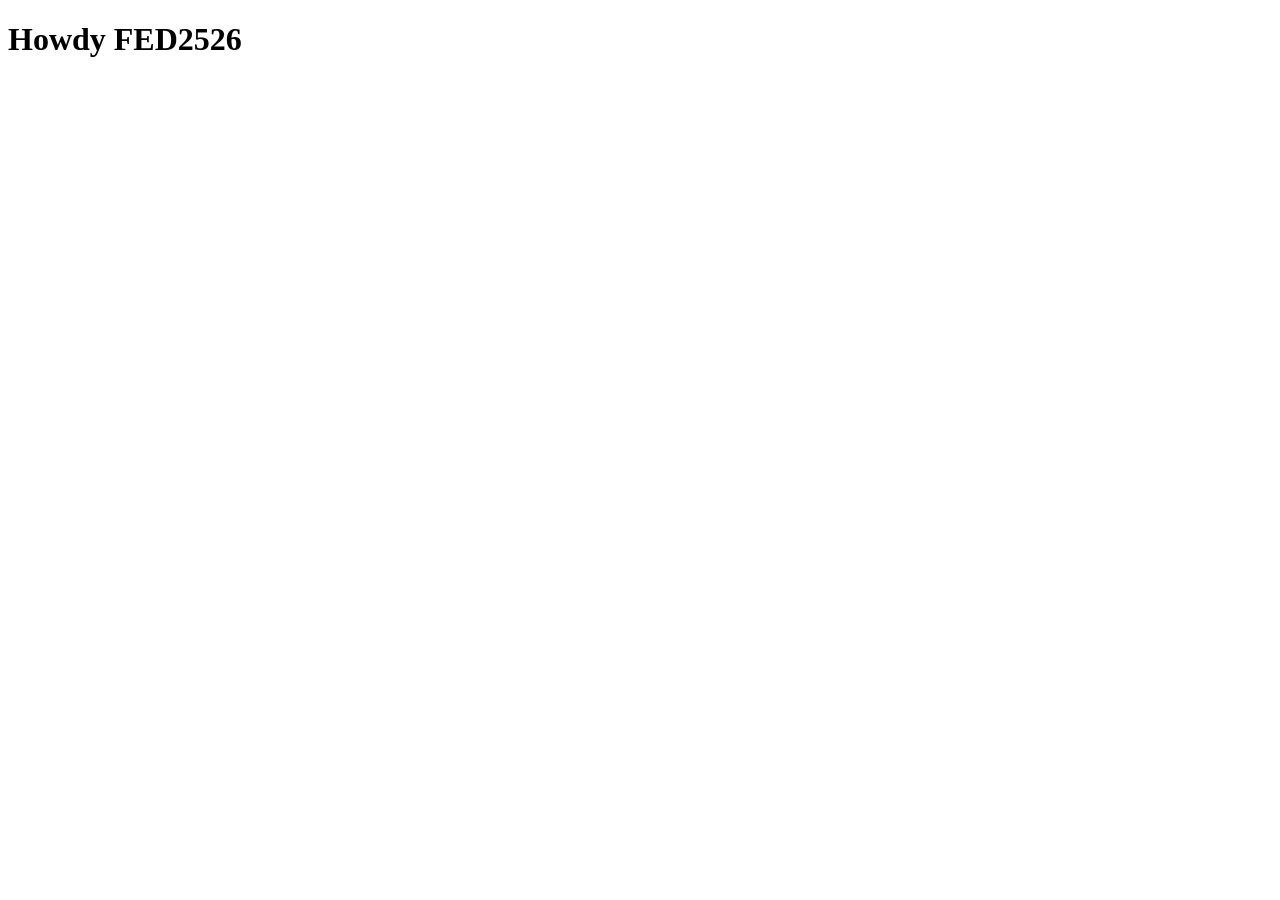
==== index.html @ 4aad4585 "saaa" ====
<!DOCTYPE html>
<html lang="nl">
	
<head>
	<meta charset="UTF-8">
	<meta name="author" content="jouw naam">
	<meta name="viewport" content="width=device-width, initial-scale=1">
	
	<title>Howdy FED2526</title>
	
	<link href="styles/style.css" rel="stylesheet">
	<link rel="icon" type="image/svg+xml" href="images/favicon.svg">
</head>

<body>
	<h1>Howdy FED2526</h1>

	<script defer src="scripts/script.js"></script>
</body>
	
</html>
---- styles/style.css ----
/**************/
/* CSS REMEDY */
/**************/
*, *::after, *::before {
  box-sizing:border-box;  
}






/*********************/
/* CUSTOM PROPERTIES */
/*********************/
:root {
	/* startje */
	--color-text:#111;
	--color-background:#eee;
}





/****************/
/* JOUW STYLING */
/****************/

/* jouw code */
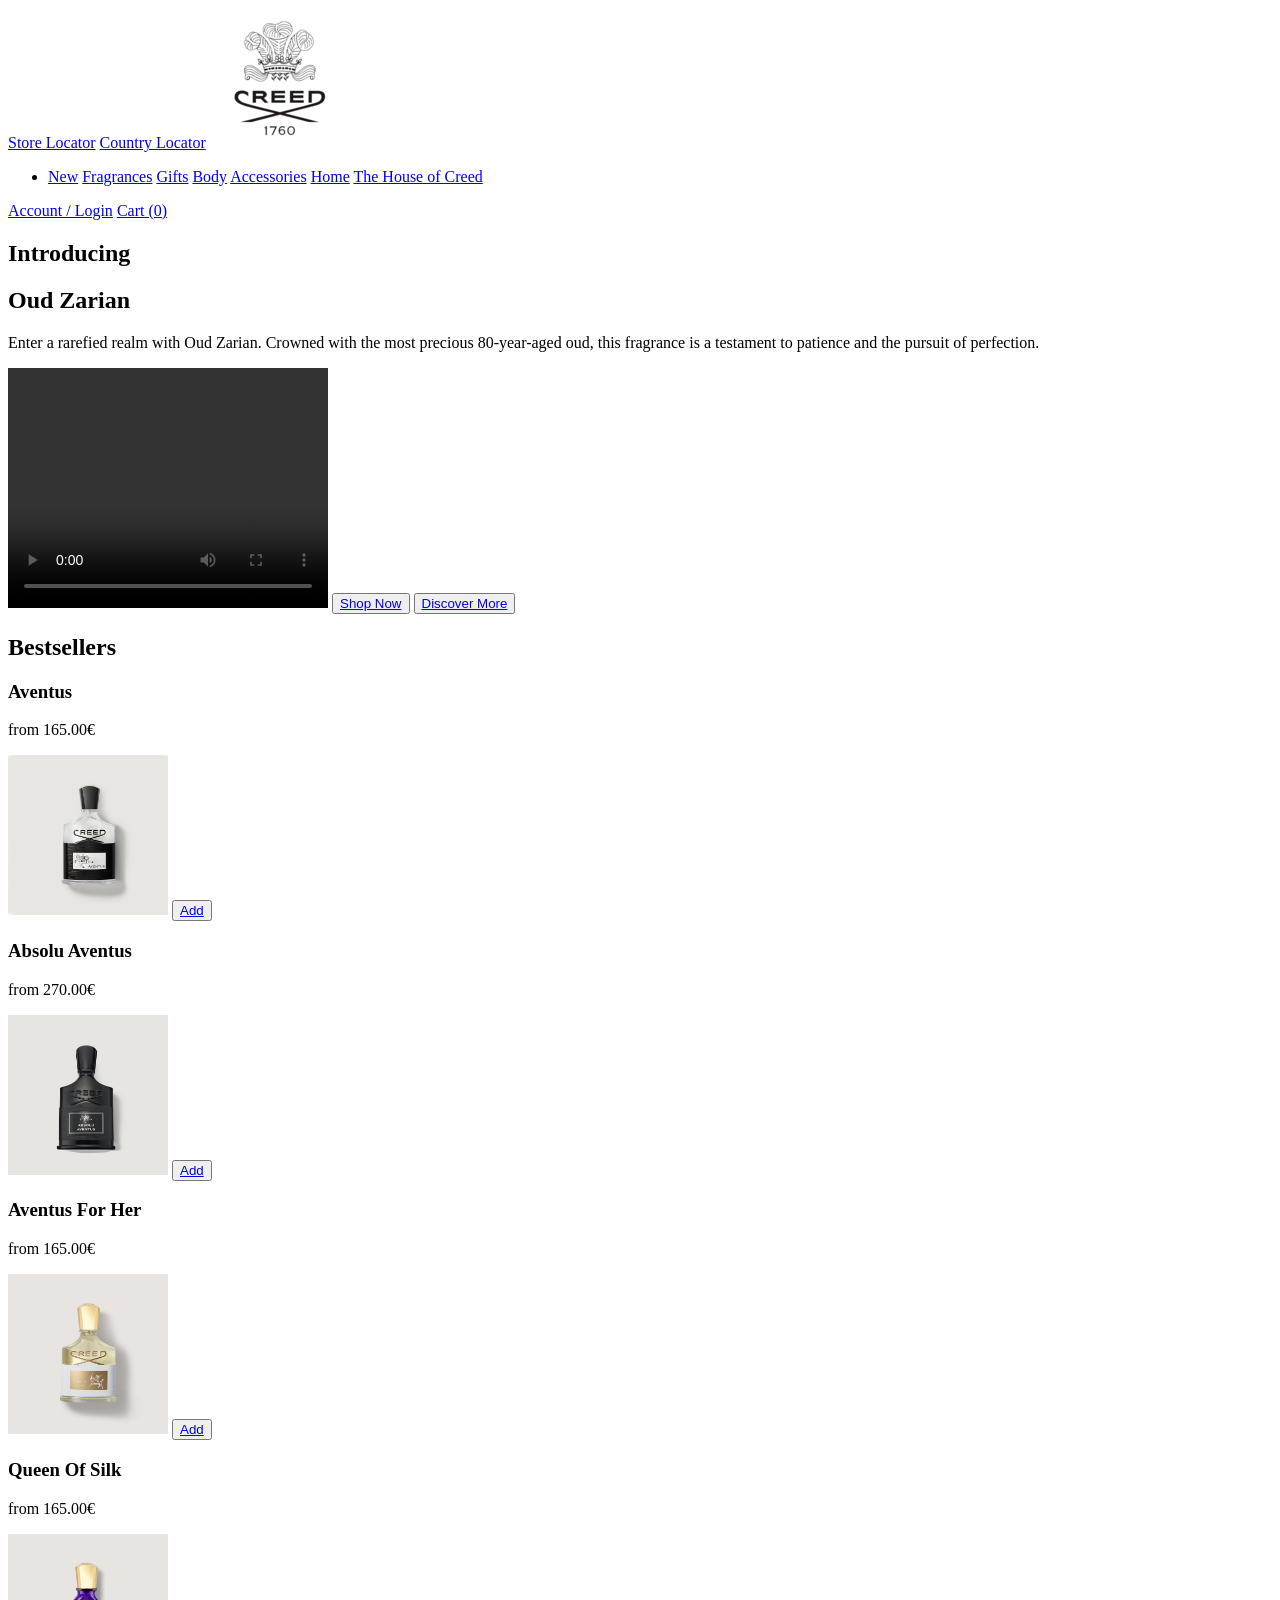
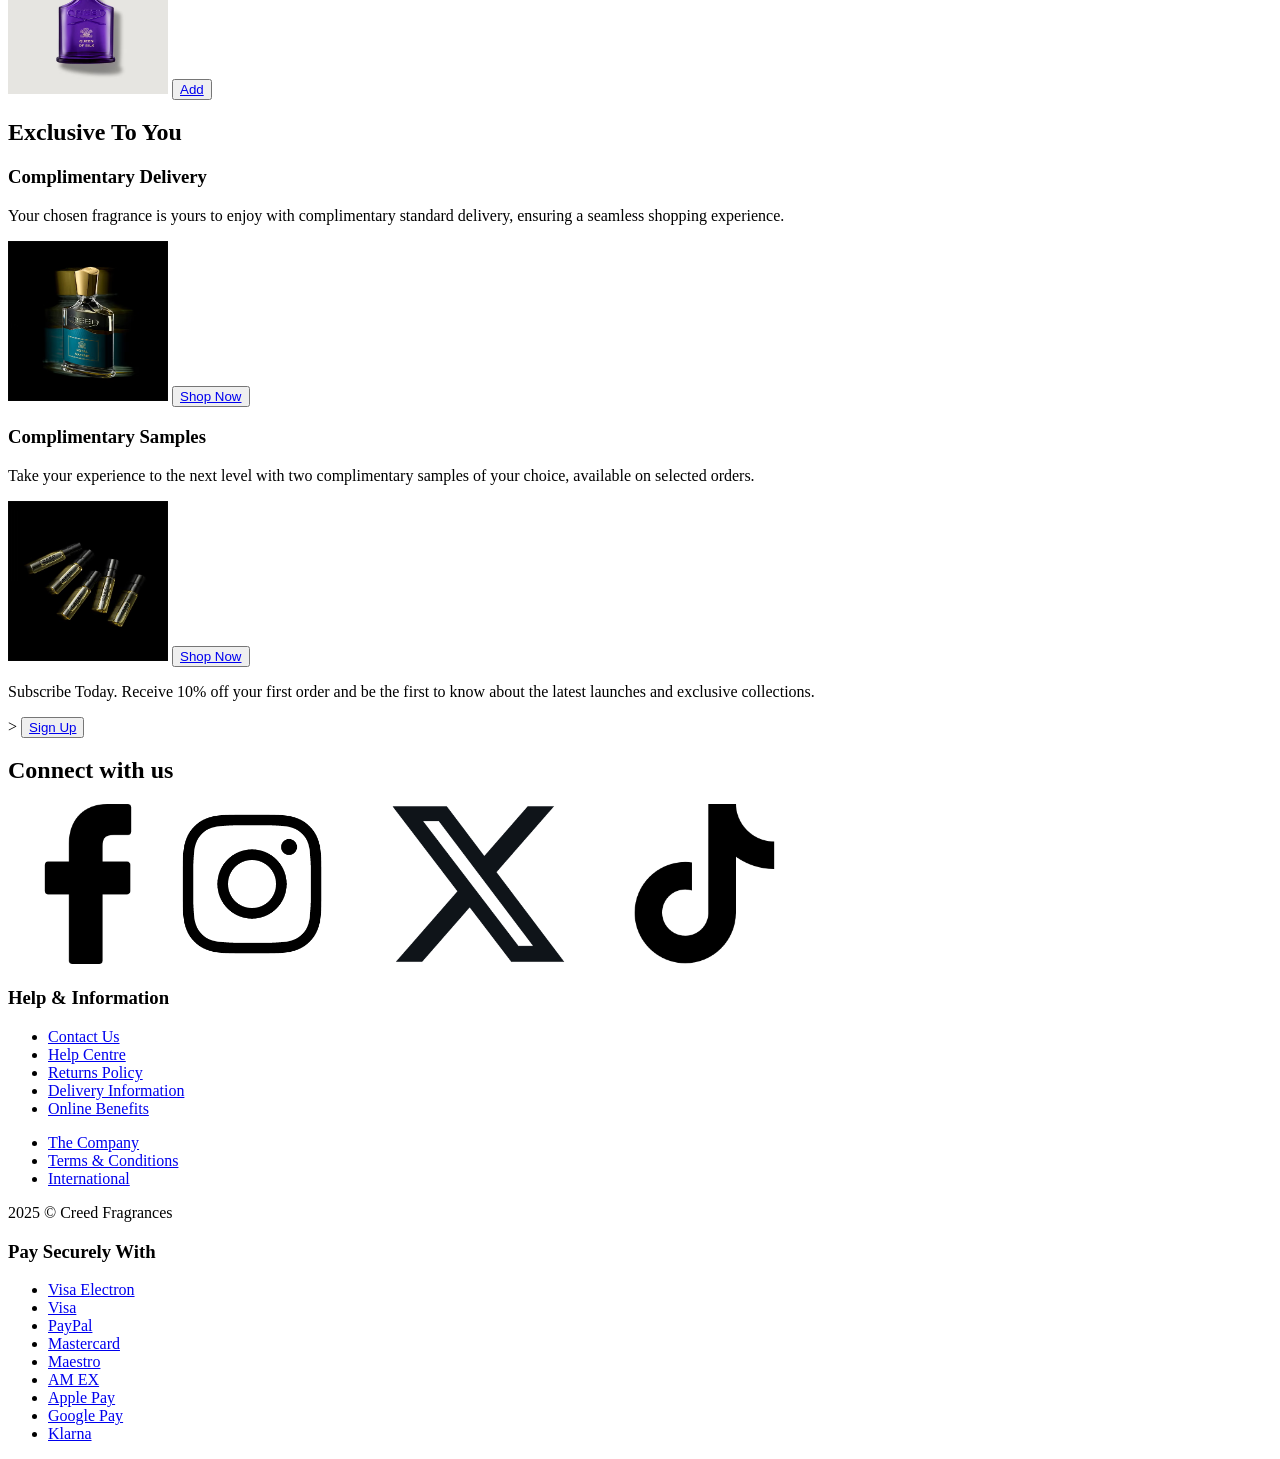
==== commit f246059f: "voortgang1" ====
--- a/index.html
+++ b/index.html
@@ -1,20 +1,146 @@
 <!DOCTYPE html>
-<html lang="nl">
+<html lang="en">
 	
 <head>
 	<meta charset="UTF-8">
 	<meta name="author" content="jouw naam">
 	<meta name="viewport" content="width=device-width, initial-scale=1">
 	
-	<title>Howdy FED2526</title>
+	<title>Creed Fragrances | Luxury Fragrance & Perfume</title>
 	
 	<link href="styles/style.css" rel="stylesheet">
 	<link rel="icon" type="image/svg+xml" href="images/favicon.svg">
 </head>
 
 <body>
-	<h1>Howdy FED2526</h1>
+	<header>
+		<!-- Main navigatie -->
+		<a href="#">Store Locator</a>
+		<a href="#">Country Locator</a>
 
+		<a href="#"><img src="images/creed.png" alt="Creed logo"></a>
+
+		<nav>
+			<ul>
+				<li>
+					<a href="#">New</a>
+					<a href="#">Fragrances</a>
+					<a href="#">Gifts</a>
+					<a href="#">Body</a>
+					<a href="#">Accessories</a>
+					<a href="#">Home</a>
+					<a href="#">The House of Creed</a>
+				</li>
+			</ul>
+		</nav>
+
+		<a href="#">Account / Login</a>
+        <a href="#">Cart (0)</a>
+	</header>
+
+	<main>
+		<section>
+			<!-- Oud Zarian -->
+			<h1>Introducing</h1>
+			<h2>Oud Zarian</h2>
+			<p>Enter a rarefied realm with Oud Zarian. Crowned with the most precious 80-year-aged oud,
+				this fragrance is a testament to patience and the pursuit of perfection.</p>
+			<video width="320" height="240" controls>
+				<source src="images/oud_zarian_video.mp4" type="video/mp4">
+			</video>
+			<button><a href="#">Shop Now</a></button>
+			<button><a href="#">Discover More</a></button>
+		</section>
+
+		<section>
+			<!-- Bestsellers -->
+			<h2>Bestsellers</h2>
+			<h3>Aventus</h3>
+			<p>from 165.00€</p>
+			<img src="images/aventus.avif" alt="image of creed aventus bottle">
+			<button><a href=#>Add</a></button>
+
+			<h3>Absolu Aventus</h3>
+			<p>from 270.00€</p>
+			<img src="images/absolu_aventus.avif" alt="image of creed absolu aventus bottle">
+			<button><a href=#>Add</a></button>
+
+			<h3>Aventus For Her</h3>
+			<p>from 165.00€</p>
+			<img src="images/aventus_forher.avif" alt="image of creed aventus for her bottle">
+			<button><a href=#>Add</a></button>
+
+			<h3>Queen Of Silk</h3>
+			<p>from 165.00€</p>
+			<img src="images/qos.avif" alt="image of queen of silk bottle">
+			<button><a href=#>Add</a></button>
+		</section>
+
+		<section>
+			<!-- Exclusieve offers -->
+			<h2>Exclusive To You</h2>
+			<h3>Complimentary Delivery</h3>
+			<p>Your chosen fragrance is yours to enjoy with complimentary standard delivery,
+				ensuring a seamless shopping experience.</p>
+			<img src="images/royal_zwart.avif" alt="image of royal mayfair bottle">
+			<button><a href="#">Shop Now</a></button>
+
+			<h3>Complimentary Samples</h3>
+			<p>Take your experience to the next level with two complimentary samples of your choice,
+				available on selected orders.</p>
+			<img src="images/samples_zwart.avif" alt="image of creed samples">
+			<button><a href="#">Shop Now</a></button>
+		</section>
+
+	</main>
+
+	<footer>
+		<section>
+			<!-- Nieuwsbrief -->
+			<p>Subscribe Today. Receive 10% off your first order and be the first to know about the latest
+				launches and exclusive collections.</p>>
+			<button><a href="#">Sign Up</a></button>
+		</section>
+
+		<section>
+			<h2>Connect with us</h2>
+			<a href="#"><img src="images/facebook.png"></a>
+			<a href="#"><img src="images/instagram.png"></a>
+			<a href="#"><img src="images/xlogo.png"></a>
+			<a href="#"><img src="images/tiktok.png"></a>
+
+			<h3>Help & Information</h3>
+			<ul>
+				<li><a href="#">Contact Us</a></li>
+				<li><a href="#">Help Centre</a></li>
+				<li><a href="#">Returns Policy</a></li>
+				<li><a href="#">Delivery Information</a></li>
+				<li><a href="#">Online Benefits</a></li>
+			</ul>
+
+			<ul>
+				<li><a href="#">The Company</a></li>
+				<li><a href="#">Terms & Conditions</a></li>
+				<li><a href="#">International</a></li>
+			</ul>
+
+			<p>2025 © Creed Fragrances</p>
+
+			<h3>Pay Securely With</h3>
+			<ul>
+				<li><a href="#">Visa Electron</a></li>
+				<li><a href="#">Visa</a></li>
+				<li><a href="#">PayPal</a></li>
+				<li><a href="#">Mastercard</a></li>
+				<li><a href="#">Maestro</a></li>
+				<li><a href="#">AM EX</a></li>
+				<li><a href="#">Apple Pay</a></li>
+				<li><a href="#">Google Pay</a></li>
+				<li><a href="#">Klarna</a></li>
+			</ul>
+		</section>
+	</footer>
+	
 	<script defer src="scripts/script.js"></script>
 </body>
 	
--- a/styles/style.css
+++ b/styles/style.css
@@ -26,6 +26,9 @@
 /****************/
 /* JOUW STYLING */
 /****************/
-
+img {
+	max-height: 10em;
+	max-width: auto;
+}
 /* jouw code */
 
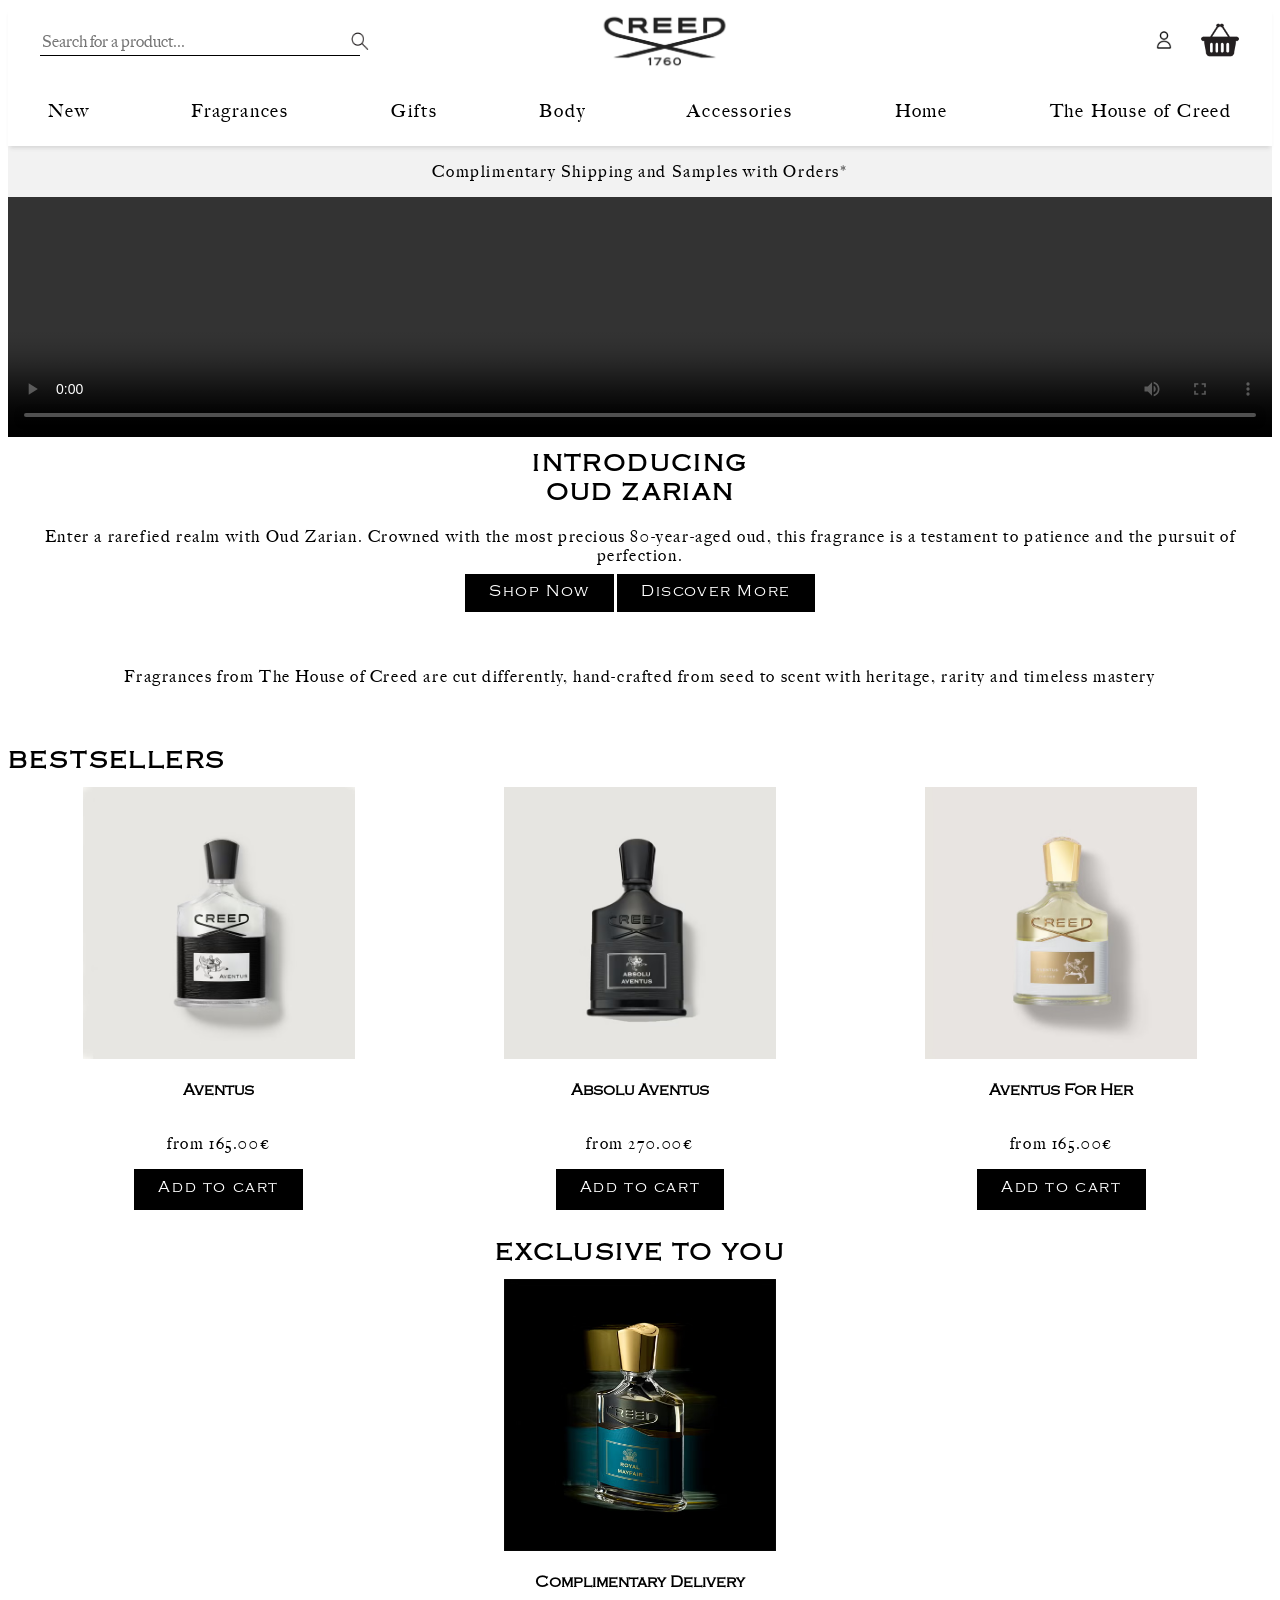
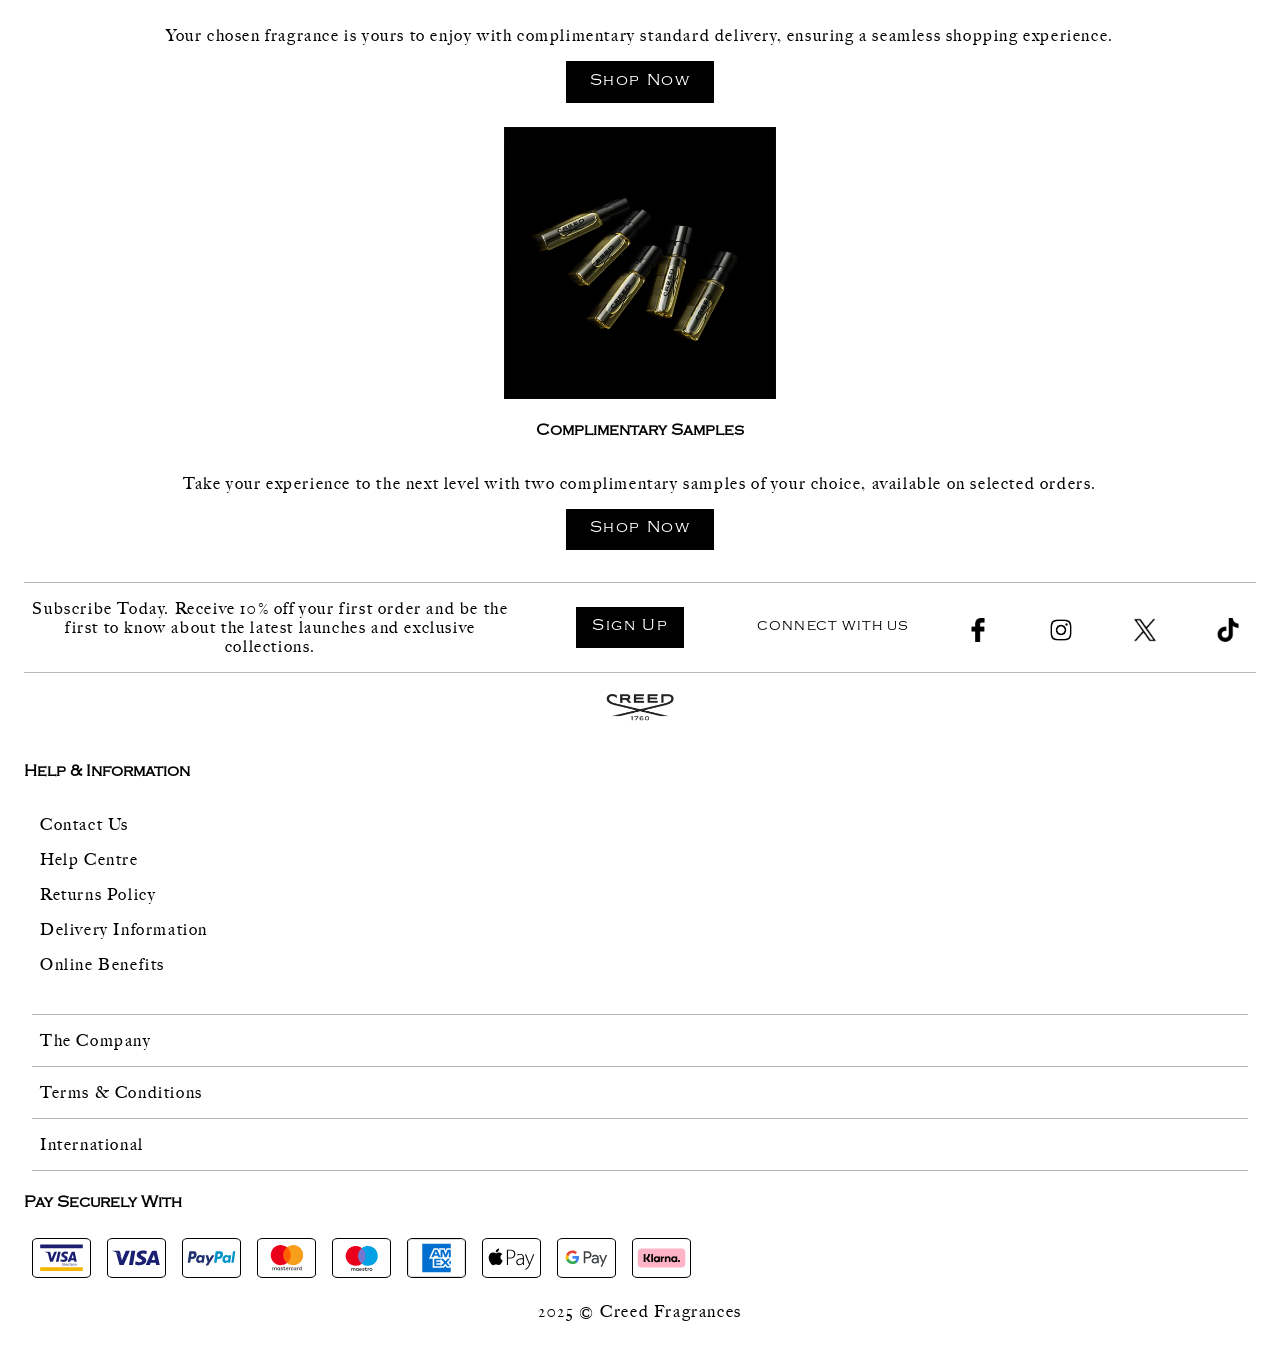
==== commit 4c67701e: "eind" ====
--- a/index.html
+++ b/index.html
@@ -3,93 +3,153 @@
 	
 <head>
 	<meta charset="UTF-8">
-	<meta name="author" content="jouw naam">
+	<meta name="author" content="Casper Kroon">
 	<meta name="viewport" content="width=device-width, initial-scale=1">
 	
-	<title>Creed Fragrances | Luxury Fragrance & Perfume</title>
+	<title>Creed Fragrances | Luxury Fragrance & Perfume Home page</title>
 	
 	<link href="styles/style.css" rel="stylesheet">
+	<link href="styles/stylemain.css" rel="stylesheet">
 	<link rel="icon" type="image/svg+xml" href="images/favicon.svg">
 </head>
 
 <body>
 	<header>
+
+		<a href="#"><img src="images/creedlogo.png" alt="creed logo"></a>
+
 		<!-- Main navigatie -->
-		<a href="#">Store Locator</a>
-		<a href="#">Country Locator</a>
-
-		<a href="#"><img src="images/creed.png" alt="Creed logo"></a>
-
-		<nav>
-			<ul>
-				<li>
-					<a href="#">New</a>
-					<a href="#">Fragrances</a>
-					<a href="#">Gifts</a>
-					<a href="#">Body</a>
-					<a href="#">Accessories</a>
-					<a href="#">Home</a>
-					<a href="#">The House of Creed</a>
-				</li>
-			</ul>
-		</nav>
-
-		<a href="#">Account / Login</a>
-        <a href="#">Cart (0)</a>
+
+		<a href="#" class="visually-hidden">Skip to content</a>
+			
+			<button aria-hidden="true"><img src="images/hamburger.png" alt="open"></button>
+
+
+			<nav>
+				<button aria-hidden="true"><img src="images/crossicon.png" alt="close"></button>
+
+				<ul>
+					<li>
+						<a href="#">New</a>
+					</li>
+					<li>
+						<a href="#">Fragrances</a>
+					</li>
+					<li>
+						<a href="#">Gifts</a>
+					</li>
+					<li>
+						<a href="#">Body</a>
+					</li>
+					<li>
+						<a href="#">Accessories</a>
+					</li>
+					<li>
+						<a href="#">Home</a>
+					</li>
+					<li>
+						<a href="#">The House of Creed</a>
+					</li>
+				</ul>
+				
+			</nav>
+
+			<button><img src="images/magnifyingglass.png" alt="zoekbalk"></button>
+
+			  <form>
+				<label for="movie" class="visually-hidden">Search</label>
+				<input type="search" id="movie" name="q" placeholder="Search for a product..." />
+				<button type="submit">
+				  <img src="images/magnifyingglass.png" alt="magnifying glass">
+				</button>
+			  </form>
+			
+
+		<menu>
+			<li>
+				<a href="#"><img src="images/profile.png" alt="account"></a>
+			</li>
+			<li>
+				<a href="#"><img src="images/shoppingbasket.png" alt="shopping"></a>
+			</li>
+		</menu>
+		
+
+		<!-- <a href="#">Account / Login</a>
+        <a href="#">Cart (0)</a> -->
+
 	</header>
 
 	<main>
 		<section>
+		<p>Complimentary Shipping and Samples with Orders*</p>
+		</section>
+
+		<section>
 			<!-- Oud Zarian -->
+			<video width="320" height="240" controls>
+				<source src="images/oud_zarian_video.mp4" type="video/mp4">
+			</video>
 			<h1>Introducing</h1>
 			<h2>Oud Zarian</h2>
 			<p>Enter a rarefied realm with Oud Zarian. Crowned with the most precious 80-year-aged oud,
 				this fragrance is a testament to patience and the pursuit of perfection.</p>
-			<video width="320" height="240" controls>
-				<source src="images/oud_zarian_video.mp4" type="video/mp4">
-			</video>
-			<button><a href="#">Shop Now</a></button>
-			<button><a href="#">Discover More</a></button>
-		</section>
-
-		<section>
+			<a href="#">Shop Now</a>
+			<a href="#">Discover More</a>
+
+			<p>Fragrances from The House of Creed are cut differently,
+				hand-crafted from seed to scent with heritage, rarity and timeless mastery</p>
+		</section>
+
+		<section  id="justButtons" class="caroCarrousel">
 			<!-- Bestsellers -->
 			<h2>Bestsellers</h2>
-			<h3>Aventus</h3>
-			<p>from 165.00€</p>
-			<img src="images/aventus.avif" alt="image of creed aventus bottle">
-			<button><a href=#>Add</a></button>
-
-			<h3>Absolu Aventus</h3>
-			<p>from 270.00€</p>
-			<img src="images/absolu_aventus.avif" alt="image of creed absolu aventus bottle">
-			<button><a href=#>Add</a></button>
-
-			<h3>Aventus For Her</h3>
-			<p>from 165.00€</p>
-			<img src="images/aventus_forher.avif" alt="image of creed aventus for her bottle">
-			<button><a href=#>Add</a></button>
-
-			<h3>Queen Of Silk</h3>
-			<p>from 165.00€</p>
-			<img src="images/qos.avif" alt="image of queen of silk bottle">
-			<button><a href=#>Add</a></button>
+			<ul>
+				<li>
+					<img src="images/aventus.avif" alt="image of creed aventus bottle">
+					<h3>Aventus</h3>
+					<p>from 165.00€</p>
+					<a href="aventus.html">Add to cart</a>
+				</li>
+				<li>
+					<img src="images/absolu_aventus.avif" alt="image of creed absolu aventus bottle">
+					<h3>Absolu Aventus</h3>
+					<p>from 270.00€</p>
+					<a href=#>Add to cart</a>
+				</li>
+				<li>
+					<img src="images/aventus_forher.avif" alt="image of creed aventus for her bottle">
+					<h3>Aventus For Her</h3>
+					<p>from 165.00€</p>
+					<a href=#>Add to cart</a>
+				</li>
+				<li>
+					<img src="images/qos.avif" alt="image of queen of silk bottle">
+					<h3>Queen Of Silk</h3>
+					<p>from 165.00€</p>
+					<a href=#>Add to cart</a>
+				</li>
+			</ul>
+			<a href="previous"></a>
+			<a href="next"></a>
 		</section>
 
 		<section>
 			<!-- Exclusieve offers -->
 			<h2>Exclusive To You</h2>
+			<img src="images/royal_zwart.avif" alt="image of royal mayfair bottle">
 			<h3>Complimentary Delivery</h3>
 			<p>Your chosen fragrance is yours to enjoy with complimentary standard delivery,
 				ensuring a seamless shopping experience.</p>
-			<img src="images/royal_zwart.avif" alt="image of royal mayfair bottle">
-			<button><a href="#">Shop Now</a></button>
-
+			<a href="#">Shop Now</a>
+		</section>
+
+		<section>
+			<img src="images/samples_zwart.avif" alt="image of creed samples">
 			<h3>Complimentary Samples</h3>
 			<p>Take your experience to the next level with two complimentary samples of your choice,
 				available on selected orders.</p>
-			<img src="images/samples_zwart.avif" alt="image of creed samples">
-			<button><a href="#">Shop Now</a></button>
+			<a href="#">Shop Now</a>
 		</section>
 
 	</main>
@@ -98,17 +158,22 @@
 		<section>
 			<!-- Nieuwsbrief -->
 			<p>Subscribe Today. Receive 10% off your first order and be the first to know about the latest
-				launches and exclusive collections.</p>>
-			<button><a href="#">Sign Up</a></button>
-		</section>
-
-		<section>
+				launches and exclusive collections.</p>
+			<a href="#">Sign Up</a>
+		
+			<!-- Social media links-->
 			<h2>Connect with us</h2>
-			<a href="#"><img src="images/facebook.png"></a>
-			<a href="#"><img src="images/instagram.png"></a>
-			<a href="#"><img src="images/xlogo.png"></a>
-			<a href="#"><img src="images/tiktok.png"></a>
-
+			<a href="#"><img src="images/facebook.png" alt="facebook logo"></a>
+			<a href="#"><img src="images/instagram.png" alt="instagram logo"></a>
+			<a href="#"><img src="images/xlogo.png" alt="x logo"></a>
+			<a href="#"><img src="images/tiktok.png" alt="tiktok logo"></a>
+		</section>
+
+		<section>
+		<img src="images/creedlogo.png" alt="creed logo">
+		</section>
+
+		<section>
 			<h3>Help & Information</h3>
 			<ul>
 				<li><a href="#">Contact Us</a></li>
@@ -124,21 +189,24 @@
 				<li><a href="#">International</a></li>
 			</ul>
 
-			<p>2025 © Creed Fragrances</p>
-
+		</section>
+
+			<!-- Betaallinks -->
 			<h3>Pay Securely With</h3>
-			<ul>
-				<li><a href="#">Visa Electron</a></li>
-				<li><a href="#">Visa</a></li>
-				<li><a href="#">PayPal</a></li>
-				<li><a href="#">Mastercard</a></li>
-				<li><a href="#">Maestro</a></li>
-				<li><a href="#">AM EX</a></li>
-				<li><a href="#">Apple Pay</a></li>
-				<li><a href="#">Google Pay</a></li>
-				<li><a href="#">Klarna</a></li>
-			</ul>
-		</section>
+		<section>
+
+			<img src="images/electron.svg" alt="electron">
+			<img src="images/visa.svg" alt="visa">
+			<img src="images/paypal.svg" alt="paypal">
+			<img src="images/mastercard.svg" alt="mastercard">
+			<img src="images/maestro.svg" alt="maestro">
+			<img src="images/amex.svg" alt="american express">
+			<img src="images/applepay.svg" alt="apple pay">
+			<img src="images/googlepay.svg" alt="googlepay">
+			<img src="images/klarna.svg" alt="klarna">
+
+		</section>
+		<p>2025 © Creed Fragrances</p>
 	</footer>
 	
 	<script defer src="scripts/script.js"></script>
--- a/styles/style.css
+++ b/styles/style.css
@@ -1,8 +1,10 @@
 /**************/
 /* CSS REMEDY */
 /**************/
-*, *::after, *::before {
-  box-sizing:border-box;  
+*,
+*::after,
+*::before {
+	box-sizing: border-box;
 }
 
 
@@ -15,8 +17,9 @@
 /*********************/
 :root {
 	/* startje */
-	--color-text:#111;
-	--color-background:#eee;
+	--color-text: #111;
+	--color-background: #ffffff;
+	color-scheme: light dark;
 }
 
 
@@ -26,9 +29,430 @@
 /****************/
 /* JOUW STYLING */
 /****************/
-img {
-	max-height: 10em;
+
+/* button img {
+	max-height: 1em;
 	max-width: auto;
-}
+} */
+
+/* header img:first-of-type {
+	height:auto ;
+	max-width: 20%;
+} */
+
+header img {
+	max-height: 2em;
+	max-width: auto;
+}
+
+
+menu img {
+	max-height: 2.5em;
+	height: auto;
+	max-width: 100%;
+}
+
 /* jouw code */
 
+@font-face {
+	font-family: "Caslon";
+	src: url("../fonts/Caslonreg.woff")
+}
+
+@font-face {
+	font-family: "Copperplate-Medium";
+	src: url("../fonts/Copperplate-Medium.woff")
+}
+
+@font-face {
+	font-family: "Copperplate-Light";
+	src: url("../fonts/Copperplate-Light.woff")
+}
+
+
+* {
+	font-family: "Caslon";
+}
+
+.visually-hidden {
+	clip: rect (0 0 0 0);
+	clip-path: inset(50%);
+	height: lpx;
+	overflow: hidden;
+	position: absolute;
+	white-space: nowrap;
+}
+
+header {
+	display: flex;
+	justify-content: space-between;
+	align-items: center;
+
+	position: sticky;
+	top: 0;
+	flex-wrap: wrap;
+
+	background-color: white;
+	z-index: 9999;
+
+
+
+	box-shadow: 0 4px 4px -2px rgba(99, 99, 99, 0.2)
+}
+
+header>button {
+	order: -1;
+	position: relative;
+	padding: 1em 1.5em;
+	max-width: 30em;
+}
+
+
+header nav {
+	position: fixed;
+	display: flex;
+	flex-direction: column;
+
+	top: 0;
+	bottom: 0;
+	left: 0;
+	right: 0;
+	max-width: 80%;
+
+	translate: -110%;
+
+	transition: 0.3s;
+
+	order: -1;
+
+	background-color: rgb(255, 255, 255);
+
+	z-index: 9999;
+}
+
+nav.is-open {
+	translate: 0%;
+}
+
+header nav ul {
+	display: flex;
+	gap: 1em;
+	list-style: none;
+	padding: 0.5em;
+
+	flex-direction: column;
+}
+
+/* header nav ul li {
+	width: 1.5em;
+} */
+
+header>ul {
+	display: flex;
+	gap: 1em;
+	padding: 0.5em;
+	list-style: none;
+	align-items: center;
+}
+
+header button {
+	width: 1.5em;
+	background: none;
+	border: none;
+	cursor: pointer;
+	align-self: end;
+}
+
+header nav button {
+	position: absolute;
+	top: 1rem;
+	right: 2rem;
+	background: none;
+	border: none;
+}
+
+header nav li {
+	list-style: none;
+}
+
+header nav a {
+	text-decoration: none;
+	color: black;
+	padding: 0.5em;
+	font-weight: 500;
+	font-size: large;
+	letter-spacing: 0.1em;
+}
+
+header nav a:hover {
+	background-color: rgb(247, 247, 247);
+}
+
+header nav ul:nth-of-type(2) {
+	background-color: red;
+	padding-bottom: 7em;
+	padding-top: 1em;
+}
+
+form {
+	display: none;
+}
+
+
+
+/****************************************************************/
+/* styling voor de header als de browser minimaal 38em breed is */
+/****************************************************************/
+@media (min-width:57em) {
+	header>button {
+
+		display: none;
+
+	}
+
+
+	nav {
+		translate: 0;
+		position: static;
+
+		background: none;
+
+	}
+
+	nav button {
+
+		display: none;
+	}
+
+	nav ul {
+
+		display: flex;
+		gap: 1em;
+	}
+
+	nav a {
+
+		border: none;
+		flex-direction: column;
+
+	}
+
+	header>a:last-of-type {
+
+		flex-direction: column;
+
+	}
+}
+
+/****************************************************************/
+/* styling voor de header als de browser minimaal 57em breed is */
+/****************************************************************/
+@media (min-width:58em) {
+	header>nav ul {
+		flex-direction: row;
+		width: 100%;
+		justify-content: space-between;
+	}
+
+	header>a:nth-of-type(1) img {
+		max-width: auto;
+		max-height: 4em;
+		margin-left: -10em;
+	}
+
+
+	header nav {
+		position: static;
+		translate: 0;
+		order: 1;
+		width: 100%;
+		max-width: unset;
+
+	}
+
+	header nav a {
+		padding: 0;
+	}
+
+	header {
+		flex-wrap: wrap;
+		padding: 0em 2em;
+	}
+
+	form {
+		position: static;
+		background: white;
+		border-bottom: 1px solid #000000;
+		display: flex;
+		align-items: center;
+		justify-content: center;
+		order: -2;
+
+		width: 20em;
+	}
+
+	form input {
+		outline: none;
+		border: none;
+		width: 20em;
+		font-size: 1em;
+	}
+
+	form button {
+		padding: 0 1em;
+		cursor: pointer;
+		height: 100%;
+	}
+
+	form img {
+		display: block;
+	}
+
+}
+
+menu {
+	display: flex;
+	gap: 1em;
+	list-style: none;
+	margin: 0;
+	padding: 0;
+	align-items: center;
+}
+
+/* footer */
+
+footer {
+	margin: 2em 1em;
+	border-top: solid rgb(183, 183, 183) 1px;
+}
+
+
+footer section:nth-of-type(1) img {
+	max-width: 2em;
+	margin: 0.5em 1em 0 0;
+}
+
+footer section:nth-of-type(2) {
+	display: flex;
+	justify-content: center;
+	border-top: solid rgb(183, 183, 183) 1px;
+	border-bottom: solid rgb(183, 183, 183) 1px;
+}
+
+footer section:nth-of-type(2) img {
+	max-width: 5em;
+	margin-bottom: 1.5em;
+}
+
+footer section:first-of-type {
+	margin-bottom: 2em;
+}
+
+footer section:first-of-type a:first-of-type {
+	background-color: black;
+	color: white;
+	display: inline-block;
+
+	text-decoration: none;
+	border: none;
+	border-radius: 0;
+
+	padding: 0.7em 1em;
+	margin: 1em 0;
+
+	font-weight: 500;
+	letter-spacing: 0.1em;
+	font-family: "Copperplate-Light";
+
+	max-width: 30em;
+}
+
+footer h2,
+h3 {
+	font-size: 1em;
+	font-family: "Copperplate-Light";
+}
+
+footer ul {
+	list-style: none;
+	padding: 0.5em;
+	font-weight: 500;
+	letter-spacing: 0.1em;
+}
+
+footer ul li {
+	padding: 0.5em;
+}
+
+footer ul:last-of-type>li {
+	border-top: solid rgb(183, 183, 183) 1px;
+	padding: 1em 0.5em;
+}
+
+footer ul:last-of-type>li:last-of-type {
+	border-bottom: solid rgb(183, 183, 183) 1px;
+}
+
+footer ul a {
+	text-decoration: none;
+	color: black;
+}
+
+footer ul li:hover {
+	background-color: lightgrey;
+}
+
+footer section:last-of-type {
+	display: flex;
+	flex-wrap: wrap;
+}
+
+footer section:last-of-type img {
+	height: 2.5em;
+	width: auto;
+	border: solid black 1px;
+	border-radius: 10%;
+}
+
+footer p:last-of-type {
+	text-align: center;
+}
+
+@media (min-width: 58em) {
+
+	/* section 1 */
+	footer section:first-of-type {
+		display: flex;
+		justify-content: space-between;
+		flex-direction: row;
+		align-items: center;
+		padding: 0;
+		margin: 0;
+		border-bottom: solid rgb(183, 183, 183) 1px;
+	}
+
+	footer section:first-of-type>p:first-of-type {
+		max-width: 40%;
+	}
+
+	footer section:first-of-type a:first-of-type {
+		margin: 1em;
+	}
+
+	footer section:first-of-type a>img {
+		max-height: 1.5em;
+	}
+
+	footer section:first-of-type h2 {
+		margin: 1em;
+		font-weight: 300;
+		font-size: 80%;
+	}
+
+	/* section 2 */
+
+	footer section:nth-of-type(2) {
+		border: none;
+		margin: 1em;
+	}
+}
--- a/styles/stylemain.css
+++ b/styles/stylemain.css
@@ -0,0 +1,269 @@
+@font-face {
+	font-family: "Copperplate-Medium";
+	src: url("../fonts/Copperplate-Medium.woff")
+}
+@font-face {
+	font-family: "Copperplate-Light";
+	src: url("../fonts/Copperplate-Light.woff")
+}
+
+main section:first-of-type {
+    display:grid;
+    text-align: center;
+    background-color: rgb(242, 242, 242);
+}
+
+  /*MAIN SECTION 1*/
+
+main section:nth-of-type(2) {
+	display:flex;
+	flex-direction: column;
+	gap: 0.5em;
+
+	text-align: center;
+}
+
+main a {
+    background-color: black;
+    color: white;
+
+    text-decoration: none;
+    border: none;
+    border-radius: 0;
+
+    padding: 0.7em 1.5em;
+
+    font-weight: 500;
+    letter-spacing: 0.1em;
+    font-family: "Copperplate-Light";
+
+    max-width: 30em;
+}
+
+/* main p {
+    max-width: 80%;
+} */
+
+
+video {
+    width: 100%;
+    position: relative;
+    z-index: -1;
+}
+
+h1,h2 {
+    text-transform: uppercase;
+    letter-spacing: 0.1em;
+    font-family: "Copperplate-Light";
+    margin:1em;
+}
+
+h3 {
+    font-family: "Copperplate-Light";
+}
+
+h1:first-of-type {
+    margin: 0.5em 0 0 0;
+
+}
+
+h2:first-of-type {
+    margin:0;
+}
+
+p {
+    letter-spacing: 0.1em;
+}
+
+main section:nth-of-type(2) p:last-of-type {
+    letter-spacing: 0.1em;
+    margin-top:4em;
+    margin-bottom:4em;
+}
+
+/*MAIN SECTION 3 + CAROUSEL*/
+
+main section:nth-of-type(3) {
+    /* display: flex;
+    flex-direction: column; */
+    position: relative;
+    overflow: hidden;
+    outline: none;
+    margin-bottom: 2em;
+}
+
+main section:nth-of-type(3) > ul {
+    margin: 0;
+    padding: 0;
+    list-style: none;
+    display: flex;
+
+    overflow: hidden;
+    scroll-snap-type: inline mandatory;
+    scroll-behavior: smooth;
+
+    -webkit-overflow-scrolling: touch; 
+    -ms-overflow-style: none;
+    scrollbar-width: none;
+}
+
+main section:nth-of-type(3) > ul::-webkit-scrollbar {
+    display:none;
+
+}
+
+main section:nth-of-type(3) > ul li {
+    flex-basis: 100%;
+    flex-shrink: 0;
+    scroll-snap-align:center;
+
+    display: flex;
+    flex-direction: column;
+    align-items: center;
+}
+
+main section:nth-of-type(3) > ul li > img {
+    display:block;
+    
+}
+
+main section:nth-of-type(3) > a {
+    position: absolute;
+    width: 3em;
+    aspect-ratio: 1/1;
+    top: calc(50% - 1.5em);
+
+    color: white;
+    background-color: lightslategray;
+    outline: none;
+    box-shadow: inset 0 0 0 1px currentColor;
+
+    display:grid;
+    place-items:center;
+  
+    transition: 0.5s;
+}
+
+main section:nth-of-type(3) > a[href="previous"] {
+    left:-3.5em;
+  }
+main section:nth-of-type(3) > a[href="next"] {
+    right: -3.5em;
+}
+
+main section:nth-of-type(3):hover > a[href="previous"],
+main section:nth-of-type(3):focus-within > a[href="previous"] {
+    left: .5em;
+}
+main section:nth-of-type(3):hover > a[href="next"],
+main section:nth-of-type(3):focus-within > a[href="next"] {
+    right: .5em;
+}
+
+main section:nth-of-type(3) > a::before,main section:nth-of-type(3) > a::after {
+    content: "";
+    position: absolute;
+    width: 1em;
+    height: 4px;
+    background-color: currentColor;
+}
+
+main section:nth-of-type(3) > a[href=previous]::before {
+	transform-origin: 2px center;
+	transform: translateY(0) rotate(45deg);
+}
+main section:nth-of-type(3) > a[href=previous]::after {
+	transform-origin: 2px center;
+	transform: translateY(0) rotate(-45deg);
+}
+
+main section:nth-of-type(3) > a[href=next]::before {
+	transform-origin: calc(100% - 2px) center;
+	transform: translateY(0) rotate(45deg);
+}
+main section:nth-of-type(3) > a[href=next]::after {
+	transform-origin: calc(100% - 2px) center;
+	transform: translateY(0) rotate(-45deg);
+}
+
+@media (min-width: 48em) {
+    #justButtons > ul > li {
+      flex: 0 0 50%; 
+    }
+
+    main section:nth-of-type(2) {
+        display: block;
+    }
+  }
+
+@media (min-width: 75em) {
+    #justButtons > ul > li {
+      flex: 0 0 33.3333%; 
+    }
+  }
+
+/* END OF CAROUSEL */
+
+section:nth-of-type(3) img {
+	max-height: 17em;
+	max-width: auto;
+	align-self: center;
+    margin: 0.5em;
+}
+
+section:nth-of-type(4) img {
+	max-height: 17em;
+	max-width: auto;
+	align-self: center;
+    margin: 0.5em;
+}
+
+section:nth-of-type(5) img {
+	max-height: 17em;
+	max-width: auto;
+	align-self: center;
+    margin: 0.5em;
+}
+
+
+
+main button {
+    background-color: black;
+    color: white;
+
+    text-decoration: none;
+    border: none;
+    border-radius: 0;
+
+    padding: 1em 1.5em;
+
+    font-weight: 600;
+    letter-spacing: 0.1em;
+    font-family: "Copperplate-Light";
+
+    max-width: 30em;
+}
+
+/*Section 4*/
+
+main section:nth-of-type(4) {
+    display: flex;
+    flex-direction: column;
+    align-items: center;
+    text-align: center;
+    margin: 1em;
+}
+
+main section:nth-of-type(5) {
+    display: flex;
+    flex-direction: column;
+    align-items: center;
+    text-align: center;
+}
+
+@media (min-width: 48em) {
+    
+    /* main section:nth-of-type(4) img {
+    } */
+  }
+  
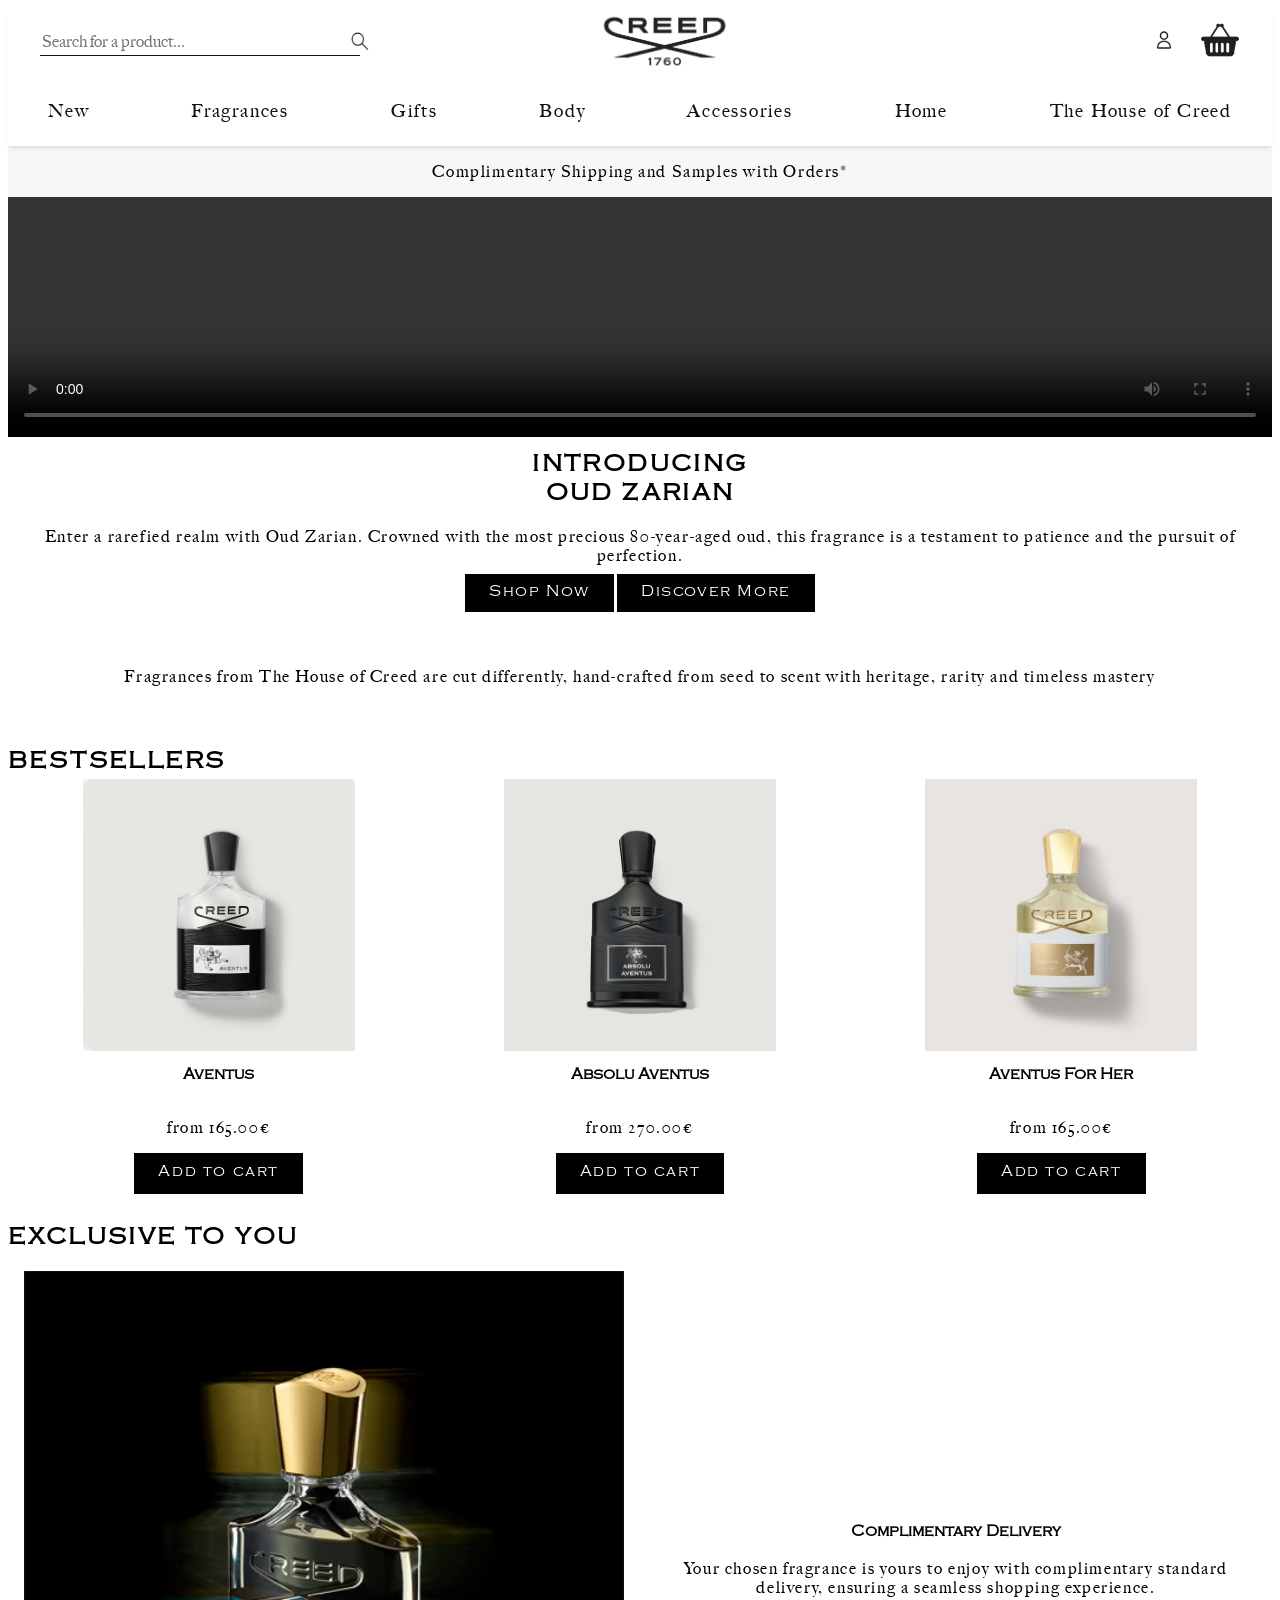
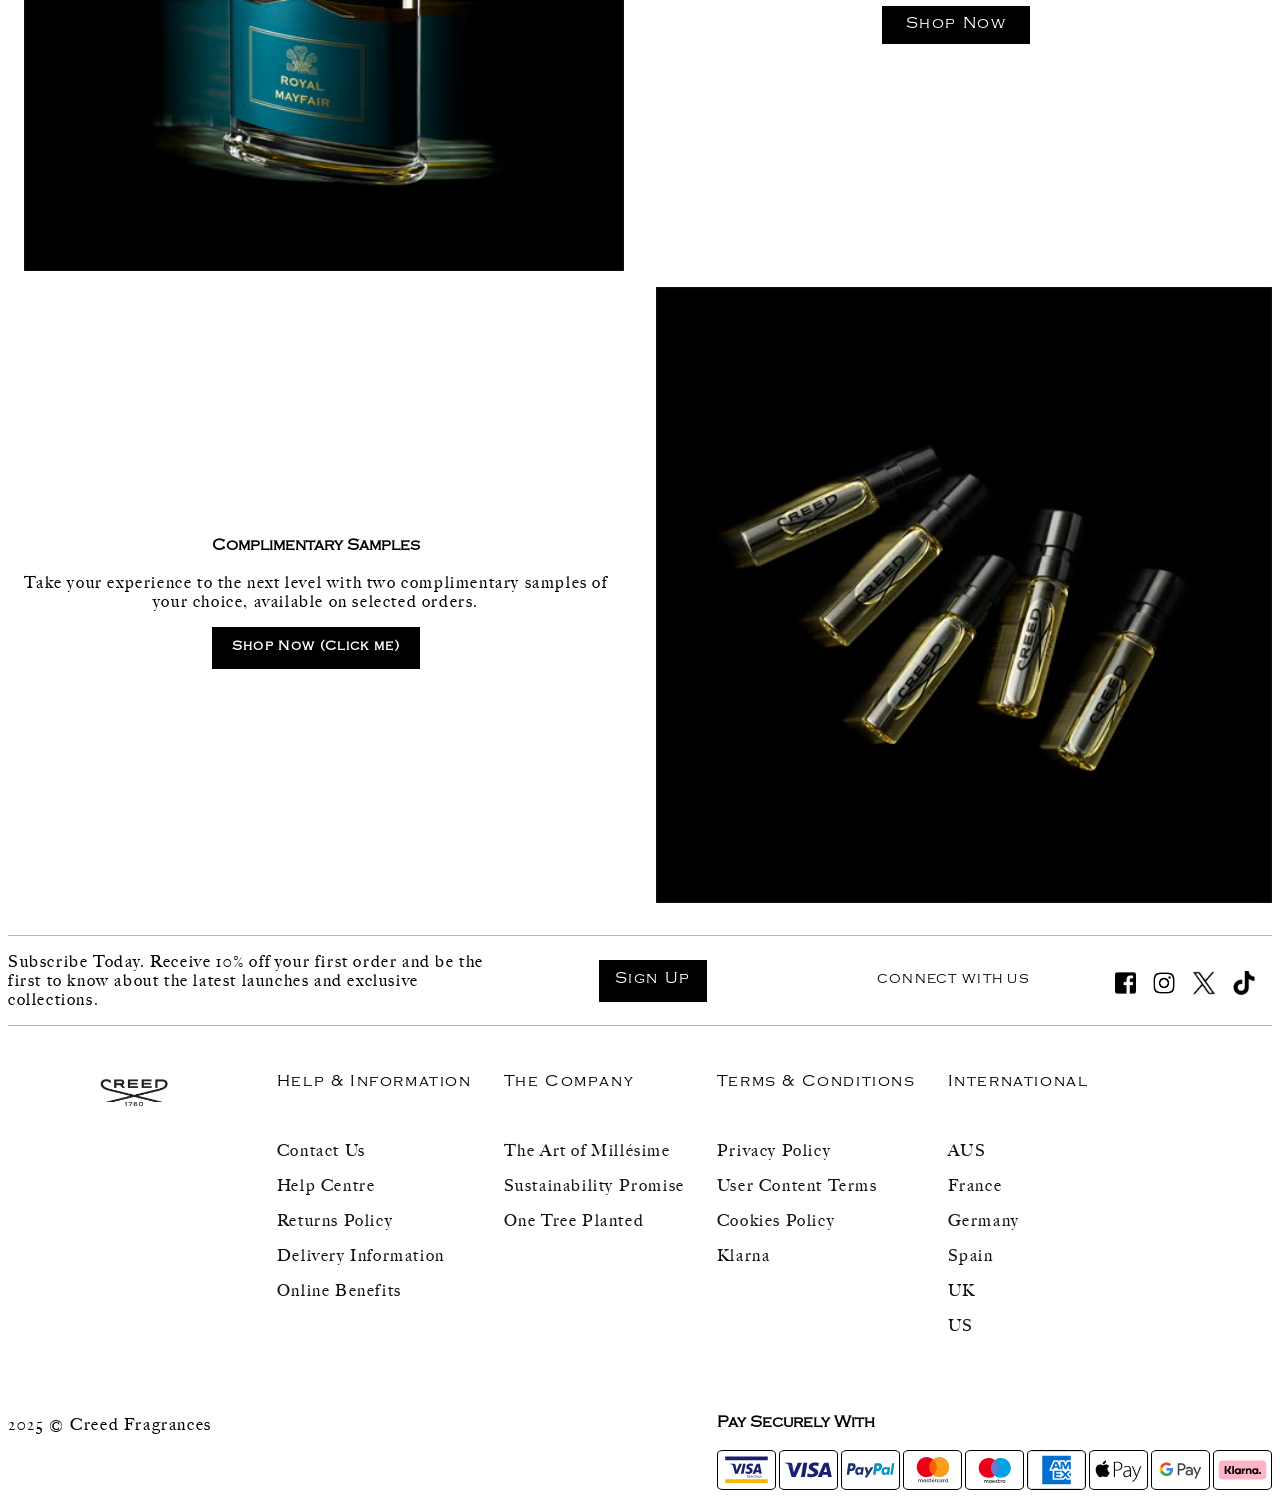
==== commit a21c1cd8: "yes" ====
--- a/index.html
+++ b/index.html
@@ -10,17 +10,16 @@
 	
 	<link href="styles/style.css" rel="stylesheet">
 	<link href="styles/stylemain.css" rel="stylesheet">
-	<link rel="icon" type="image/svg+xml" href="images/favicon.svg">
+	<link rel="icon" type="image/svg+xml" href="images/creed.png">
 </head>
 
 <body>
+	<a class="skip-link" href="#">Skip to content</a>
 	<header>
 
 		<a href="#"><img src="images/creedlogo.png" alt="creed logo"></a>
 
 		<!-- Main navigatie -->
-
-		<a href="#" class="visually-hidden">Skip to content</a>
 			
 			<button aria-hidden="true"><img src="images/hamburger.png" alt="open"></button>
 
@@ -80,7 +79,7 @@
 
 	</header>
 
-	<main>
+	<main id="main">
 		<section>
 		<p>Complimentary Shipping and Samples with Orders*</p>
 		</section>
@@ -134,22 +133,27 @@
 			<a href="next"></a>
 		</section>
 
-		<section>
-			<!-- Exclusieve offers -->
-			<h2>Exclusive To You</h2>
+		<!-- Exclusieve offers -->
+		<h2>Exclusive To You</h2>
+		<section>
 			<img src="images/royal_zwart.avif" alt="image of royal mayfair bottle">
-			<h3>Complimentary Delivery</h3>
-			<p>Your chosen fragrance is yours to enjoy with complimentary standard delivery,
-				ensuring a seamless shopping experience.</p>
-			<a href="#">Shop Now</a>
+			<section>
+				<h3>Complimentary Delivery</h3>
+				<p>Your chosen fragrance is yours to enjoy with complimentary standard delivery,
+					ensuring a seamless shopping experience.</p>
+				<a href="#">Shop Now</a>
+			</section>
 		</section>
 
 		<section>
 			<img src="images/samples_zwart.avif" alt="image of creed samples">
-			<h3>Complimentary Samples</h3>
-			<p>Take your experience to the next level with two complimentary samples of your choice,
-				available on selected orders.</p>
-			<a href="#">Shop Now</a>
+			<section>
+				<h3>Complimentary Samples</h3>
+				<p>Take your experience to the next level with two complimentary samples of your choice,
+					available on selected orders.</p>
+				<!-- <a href="#">Shop Now</a> -->
+				<button>Shop Now (Click me)</button>
+			</section>
 		</section>
 
 	</main>
@@ -163,7 +167,7 @@
 		
 			<!-- Social media links-->
 			<h2>Connect with us</h2>
-			<a href="#"><img src="images/facebook.png" alt="facebook logo"></a>
+			<a href="#"><img src="images/facebookiconsvg.png" alt="facebook logo"></a>
 			<a href="#"><img src="images/instagram.png" alt="instagram logo"></a>
 			<a href="#"><img src="images/xlogo.png" alt="x logo"></a>
 			<a href="#"><img src="images/tiktok.png" alt="tiktok logo"></a>
@@ -174,7 +178,8 @@
 		</section>
 
 		<section>
-			<h3>Help & Information</h3>
+			<details open>
+			<summary>Help & Information</summary>
 			<ul>
 				<li><a href="#">Contact Us</a></li>
 				<li><a href="#">Help Centre</a></li>
@@ -182,18 +187,44 @@
 				<li><a href="#">Delivery Information</a></li>
 				<li><a href="#">Online Benefits</a></li>
 			</ul>
-
-			<ul>
-				<li><a href="#">The Company</a></li>
-				<li><a href="#">Terms & Conditions</a></li>
-				<li><a href="#">International</a></li>
-			</ul>
-
-		</section>
-
+			</details>
+			
+			<details open>
+			<summary>The Company</summary>
+			<ul>
+				<li><a href="#">The Art of Millésime</a></li>
+				<li><a href="#">Sustainability Promise</a></li>
+				<li><a href="#">One Tree Planted</a></li>
+			</ul>
+			</details>
+
+			<details open>
+			<summary>Terms & Conditions</summary>
+			<ul>
+				<li><a href="#">Privacy Policy</a></li>
+				<li><a href="#">User Content Terms</a></li>
+				<li><a href="#">Cookies Policy</a></li>
+				<li><a href="#">Klarna</a></li>
+			</ul>
+			</details>
+
+			<details open>
+			<summary>International</summary>
+			<ul>
+				<li><a href="#">AUS</a></li>
+				<li><a href="#">France</a></li>
+				<li><a href="#">Germany</a></li>
+				<li><a href="#">Spain</a></li>
+				<li><a href="#">UK</a></li>
+				<li><a href="#">US</a></li>
+			</ul>
+			</details>
+
+		</section>
+
+		<section>
 			<!-- Betaallinks -->
 			<h3>Pay Securely With</h3>
-		<section>
 
 			<img src="images/electron.svg" alt="electron">
 			<img src="images/visa.svg" alt="visa">
--- a/styles/style.css
+++ b/styles/style.css
@@ -7,21 +7,52 @@
 	box-sizing: border-box;
 }
 
-
-
-
-
-
 /*********************/
 /* CUSTOM PROPERTIES */
 /*********************/
 :root {
-	/* startje */
-	--color-text: #111;
-	--color-background: #ffffff;
 	color-scheme: light dark;
-}
-
+
+	--color-text: light-dark( #111,#ffffff);
+	--color-background: light-dark(#ffffff, #111);
+	--color-backgroundgrey: #778899;
+	--color-footerandheader: light-dark(#ffffff, #2c3136);
+
+	--color-lightgrey: light-dark(#f7f7f7, #6c6c6d);
+	--color-stayswhite: #ffffff;
+	--color-staysblack:#111;
+
+	--color-backroundblack:light-dark( #000000,#ffffff);
+	--color-textwhite:light-dark( #ffffff, #000000);
+
+	--color-backgroundhover:light-dark( #f7f7f7,#6c6c6d);
+	--color-buttonhover:light-dark(#000000,#6c6c6d);
+
+	--color-purplebutton: #8a2be2;
+	--color-shadow: #63636333;
+	--color-dividerline: #b7b7b7;
+
+}
+
+@font-face {
+	font-family: "Caslon";
+	src: url("../fonts/Caslonreg.woff")
+}
+
+@font-face {
+	font-family: "Copperplate-Medium";
+	src: url("../fonts/Copperplate-Medium.woff")
+}
+
+@font-face {
+	font-family: "Copperplate-Light";
+	src: url("../fonts/Copperplate-Light.woff")
+}
+
+
+* {
+	font-family: "Caslon";
+}
 
 
 
@@ -30,19 +61,52 @@
 /* JOUW STYLING */
 /****************/
 
-/* button img {
-	max-height: 1em;
-	max-width: auto;
-} */
-
-/* header img:first-of-type {
-	height:auto ;
-	max-width: 20%;
-} */
+.visually-hidden {
+	clip: rect(0 0 0 0);
+	clip-path: inset(50%);
+	height: 1px;
+	overflow: hidden;
+	position: absolute;
+	white-space: nowrap;
+	width: 1px;
+}
+
+.skip-link {
+	text-transform: uppercase;
+
+	position: absolute;
+    top: 0;
+    left: 50%;
+    padding: 0.2em 1em;
+    background-color: var(--color-background);
+    color: var(--color-text);
+    text-decoration: none;
+    transform: translateY(-150%);
+    z-index: 1000;
+}
+
+.skip-link:focus {
+	transform: translateY(0);
+	position:static;
+
+}
+
+p {
+    letter-spacing: 0.1em;
+}
+
+main > section:first-of-type {
+    display:grid;
+    text-align: center;
+    background-color: var(--color-lightgrey);
+}
+
+/*HEADER STYLING*/
+/*HEADER STYLING*/
+/*HEADER STYLING*/
 
 header img {
 	max-height: 2em;
-	max-width: auto;
 }
 
 
@@ -52,36 +116,6 @@
 	max-width: 100%;
 }
 
-/* jouw code */
-
-@font-face {
-	font-family: "Caslon";
-	src: url("../fonts/Caslonreg.woff")
-}
-
-@font-face {
-	font-family: "Copperplate-Medium";
-	src: url("../fonts/Copperplate-Medium.woff")
-}
-
-@font-face {
-	font-family: "Copperplate-Light";
-	src: url("../fonts/Copperplate-Light.woff")
-}
-
-
-* {
-	font-family: "Caslon";
-}
-
-.visually-hidden {
-	clip: rect (0 0 0 0);
-	clip-path: inset(50%);
-	height: lpx;
-	overflow: hidden;
-	position: absolute;
-	white-space: nowrap;
-}
 
 header {
 	display: flex;
@@ -92,12 +126,12 @@
 	top: 0;
 	flex-wrap: wrap;
 
-	background-color: white;
+	background-color: var(--color-footerandheader);
 	z-index: 9999;
 
 
 
-	box-shadow: 0 4px 4px -2px rgba(99, 99, 99, 0.2)
+	box-shadow: 0 4px 4px -2px var(--color-shadow)
 }
 
 header>button {
@@ -125,7 +159,7 @@
 
 	order: -1;
 
-	background-color: rgb(255, 255, 255);
+	background-color: var(--color-footerandheader);
 
 	z-index: 9999;
 }
@@ -142,10 +176,6 @@
 
 	flex-direction: column;
 }
-
-/* header nav ul li {
-	width: 1.5em;
-} */
 
 header>ul {
 	display: flex;
@@ -177,7 +207,7 @@
 
 header nav a {
 	text-decoration: none;
-	color: black;
+	color: var(--color-text);
 	padding: 0.5em;
 	font-weight: 500;
 	font-size: large;
@@ -185,11 +215,10 @@
 }
 
 header nav a:hover {
-	background-color: rgb(247, 247, 247);
+	background-color: var(--color-backgroundhover);
 }
 
 header nav ul:nth-of-type(2) {
-	background-color: red;
 	padding-bottom: 7em;
 	padding-top: 1em;
 }
@@ -197,7 +226,6 @@
 form {
 	display: none;
 }
-
 
 
 /****************************************************************/
@@ -255,7 +283,6 @@
 	}
 
 	header>a:nth-of-type(1) img {
-		max-width: auto;
 		max-height: 4em;
 		margin-left: -10em;
 	}
@@ -281,8 +308,8 @@
 
 	form {
 		position: static;
-		background: white;
-		border-bottom: 1px solid #000000;
+		background: var(--color-footerandheader);
+		border-bottom: 1px solid var(--color-text);
 		display: flex;
 		align-items: center;
 		justify-content: center;
@@ -320,55 +347,16 @@
 }
 
 /* footer */
+/* footer */
+/* footer */
 
 footer {
 	margin: 2em 1em;
-	border-top: solid rgb(183, 183, 183) 1px;
-}
-
-
-footer section:nth-of-type(1) img {
-	max-width: 2em;
-	margin: 0.5em 1em 0 0;
-}
-
-footer section:nth-of-type(2) {
-	display: flex;
-	justify-content: center;
-	border-top: solid rgb(183, 183, 183) 1px;
-	border-bottom: solid rgb(183, 183, 183) 1px;
-}
-
-footer section:nth-of-type(2) img {
-	max-width: 5em;
-	margin-bottom: 1.5em;
-}
-
-footer section:first-of-type {
-	margin-bottom: 2em;
-}
-
-footer section:first-of-type a:first-of-type {
-	background-color: black;
-	color: white;
-	display: inline-block;
-
-	text-decoration: none;
-	border: none;
-	border-radius: 0;
-
-	padding: 0.7em 1em;
-	margin: 1em 0;
-
-	font-weight: 500;
-	letter-spacing: 0.1em;
-	font-family: "Copperplate-Light";
-
-	max-width: 30em;
-}
-
-footer h2,
-h3 {
+	background-color: var(--color-footerandheader);
+	border-top: solid var(--color-dividerline) 1px;
+}
+
+footer h2, h3 {
 	font-size: 1em;
 	font-family: "Copperplate-Light";
 }
@@ -384,51 +372,103 @@
 	padding: 0.5em;
 }
 
-footer ul:last-of-type>li {
-	border-top: solid rgb(183, 183, 183) 1px;
-	padding: 1em 0.5em;
-}
-
-footer ul:last-of-type>li:last-of-type {
-	border-bottom: solid rgb(183, 183, 183) 1px;
-}
-
 footer ul a {
 	text-decoration: none;
-	color: black;
-}
-
-footer ul li:hover {
-	background-color: lightgrey;
-}
+	color: var(--color-text)
+}
+
+/*Section 1*/
+
+footer section:nth-of-type(1) img {
+	max-width: 2em;
+	margin: 0.5em 1em 0 0;
+}
+
+footer section:first-of-type {
+	margin-bottom: 2em;
+}
+
+footer section:first-of-type a:first-of-type {
+	background-color: var(--color-backroundblack);
+	color: var(--color-textwhite);
+	display: inline-block;
+
+	text-decoration: none;
+	border: none;
+	border-radius: 0;
+
+	padding: 0.7em 1em;
+	margin: 1em 0;
+
+	font-weight: 500;
+	letter-spacing: 0.1em;
+	font-family: "Copperplate-Light";
+
+	max-width: 30em;
+}
+
+/*Section 2*/
+
+footer section:nth-of-type(2) {
+	display: flex;
+	justify-content: center;
+	border-top: solid var(--color-dividerline) 1px;
+}
+
+footer section:nth-of-type(2) img {
+	max-width: 5em;
+	margin-bottom: 1.5em;
+}
+
+/*Section 3*/
+
+summary {
+	border-top: solid var(--color-dividerline) 1px;
+	border-bottom: solid var(--color-dividerline) 1px;
+	font-family: "Copperplate-Light";
+	font-size: 1em;
+	letter-spacing: 0.1em;
+	padding: 1em;
+}
+
+/*Section 4*/
 
 footer section:last-of-type {
-	display: flex;
-	flex-wrap: wrap;
+	display: block;
 }
 
 footer section:last-of-type img {
 	height: 2.5em;
 	width: auto;
-	border: solid black 1px;
+	border: solid var(--color-backroundblack) 1px;
 	border-radius: 10%;
 }
 
-footer p:last-of-type {
-	text-align: center;
-}
+
+/*WIDE SCREEN VERSION*/
+/*WIDE SCREEN VERSION*/
 
 @media (min-width: 58em) {
 
-	/* section 1 */
+	footer {
+		display: grid;
+		grid-template-columns: repeat(5, 1fr);
+		row-gap: 2em;
+		margin: 0;
+	}
+
+	/* Section 1 */
 	footer section:first-of-type {
+		grid-row: 1;
+		grid-column-start: 1;
+		grid-column-end: 6;
+
 		display: flex;
-		justify-content: space-between;
 		flex-direction: row;
 		align-items: center;
 		padding: 0;
 		margin: 0;
-		border-bottom: solid rgb(183, 183, 183) 1px;
+		border-bottom: solid var(--color-dividerline) 1px;
 	}
 
 	footer section:first-of-type>p:first-of-type {
@@ -436,7 +476,7 @@
 	}
 
 	footer section:first-of-type a:first-of-type {
-		margin: 1em;
+		margin: auto;
 	}
 
 	footer section:first-of-type a>img {
@@ -444,15 +484,56 @@
 	}
 
 	footer section:first-of-type h2 {
-		margin: 1em;
+		margin: auto;
 		font-weight: 300;
 		font-size: 80%;
 	}
 
-	/* section 2 */
+	/* Section 2 */
 
 	footer section:nth-of-type(2) {
 		border: none;
-		margin: 1em;
-	}
+		display: block;
+		grid-row: 2;
+		justify-self: center;
+		margin-top: 1em;
+	}
+
+	/*section 3*/
+
+	footer summary {
+		border: none;
+		font-family: "Copperplate-Light";
+		font-size: 1em;
+		letter-spacing: 0.1em;
+		padding: 1em;
+		list-style-type: none;
+	}
+
+	footer section:nth-of-type(3) {
+		grid-row: 2;
+		grid-column-start: 2;
+		grid-column-end: 6;
+		display: flex;
+		flex-basis: 0;
+		flex-grow: 1;
+		width: 100%;
+	}
+
+	/*Section 4*/
+
+	footer section:last-of-type {
+		flex-direction: column;
+		gap: 1em;
+		justify-self: end;
+
+		grid-row: 3;
+		grid-column-start: 3;
+		grid-column-end: 6;
+	}
+
+	footer section:last-of-type img {
+		display: inline-block;
+	}
+
 }
--- a/styles/stylemain.css
+++ b/styles/stylemain.css
@@ -1,19 +1,26 @@
-@font-face {
-	font-family: "Copperplate-Medium";
-	src: url("../fonts/Copperplate-Medium.woff")
-}
-@font-face {
-	font-family: "Copperplate-Light";
-	src: url("../fonts/Copperplate-Light.woff")
-}
-
-main section:first-of-type {
-    display:grid;
-    text-align: center;
-    background-color: rgb(242, 242, 242);
-}
-
-  /*MAIN SECTION 1*/
+/*Main general*/
+
+main button {
+    background-color: var(--color-backroundblack);
+    color: var(--color-textwhite);
+
+    text-decoration: none;
+    border: none;
+    border-radius: 0;
+
+    padding: 1em 1.5em;
+
+    font-weight: 600;
+    letter-spacing: 0.1em;
+    font-family: "Copperplate-Light";
+
+    max-width: 30em;
+}
+
+/* Section 1*/
+
+
+/*Section 2*/
 
 main section:nth-of-type(2) {
 	display:flex;
@@ -24,8 +31,8 @@
 }
 
 main a {
-    background-color: black;
-    color: white;
+    background-color: var(--color-backroundblack);
+    color: var(--color-textwhite);
 
     text-decoration: none;
     border: none;
@@ -39,10 +46,6 @@
 
     max-width: 30em;
 }
-
-/* main p {
-    max-width: 80%;
-} */
 
 
 video {
@@ -71,21 +74,18 @@
     margin:0;
 }
 
-p {
-    letter-spacing: 0.1em;
-}
-
 main section:nth-of-type(2) p:last-of-type {
     letter-spacing: 0.1em;
     margin-top:4em;
     margin-bottom:4em;
 }
 
-/*MAIN SECTION 3 + CAROUSEL*/
+/*Section 3 + Carousel*/
+/*(https://codepen.io/shooft/pen/yLKjzWa) voor code*/
+/*Chatgpt voor het responsive maken van de carousel. Prompt = code gepaste + how to make it so the carousel
+  allows for 2 and 3 images next to eachother when the page gets big enough.*/
 
 main section:nth-of-type(3) {
-    /* display: flex;
-    flex-direction: column; */
     position: relative;
     overflow: hidden;
     outline: none;
@@ -133,8 +133,8 @@
     aspect-ratio: 1/1;
     top: calc(50% - 1.5em);
 
-    color: white;
-    background-color: lightslategray;
+    color: var(--color-textwhite);
+    background-color: var(--color-backgroundgrey);
     outline: none;
     box-shadow: inset 0 0 0 1px currentColor;
 
@@ -204,44 +204,13 @@
 
 /* END OF CAROUSEL */
 
-section:nth-of-type(3) img {
-	max-height: 17em;
-	max-width: auto;
-	align-self: center;
-    margin: 0.5em;
-}
-
-section:nth-of-type(4) img {
-	max-height: 17em;
-	max-width: auto;
-	align-self: center;
-    margin: 0.5em;
-}
-
+/*Section 3 4 5 Images*/
+
+section:nth-of-type(3) img,
+section:nth-of-type(4) img,
 section:nth-of-type(5) img {
 	max-height: 17em;
-	max-width: auto;
 	align-self: center;
-    margin: 0.5em;
-}
-
-
-
-main button {
-    background-color: black;
-    color: white;
-
-    text-decoration: none;
-    border: none;
-    border-radius: 0;
-
-    padding: 1em 1.5em;
-
-    font-weight: 600;
-    letter-spacing: 0.1em;
-    font-family: "Copperplate-Light";
-
-    max-width: 30em;
 }
 
 /*Section 4*/
@@ -254,6 +223,8 @@
     margin: 1em;
 }
 
+/*Section 5*/
+
 main section:nth-of-type(5) {
     display: flex;
     flex-direction: column;
@@ -261,9 +232,63 @@
     text-align: center;
 }
 
+main section:nth-of-type(5) button {
+    transition: all 0.3s ease;
+}
+
+main section:nth-of-type(5) button:hover {
+    background-color: var(--color-purplebutton);
+    border-radius: 1em;
+    transform: scale(1.1);
+}
+
+ main section:nth-of-type(5) img {
+    transition: transform 5s ease, opacity 5s ease;
+  }
+
+.flyaway {
+    transform: translateX(-2000px) rotate(720deg);
+    opacity: 0;
+}
+
+/*Wide Screen version*/
+/*Wide Screen version*/
+/*Wide Screen version*/
+
 @media (min-width: 48em) {
     
-    /* main section:nth-of-type(4) img {
-    } */
-  }
-  
+    main section:nth-of-type(4), main section:nth-of-type(5){
+        display: grid;
+        grid-template-columns: 1fr 1fr;
+        gap:2em;
+    }
+    main section:nth-of-type(4) img {
+        max-height: none; 
+        width: 100%;
+        object-fit: contain;
+
+        grid-row-start: 1;
+        grid-column-start: 1;
+        grid-row-end: 4;
+    }
+    main section:nth-of-type(4) > section,
+    main section:nth-of-type(5) > section {
+        grid-row: 2;
+        align-items: start;
+    }
+
+
+    main section:nth-of-type(5) img {
+        max-height: none; 
+        width: 100%;
+        object-fit: contain;
+
+        grid-row-start: 1;
+        grid-column-start: 2;
+        grid-row-end: 4;
+    }
+    
+    main section:nth-of-type(5) {
+        margin-bottom: 2em;
+    }
+  }
